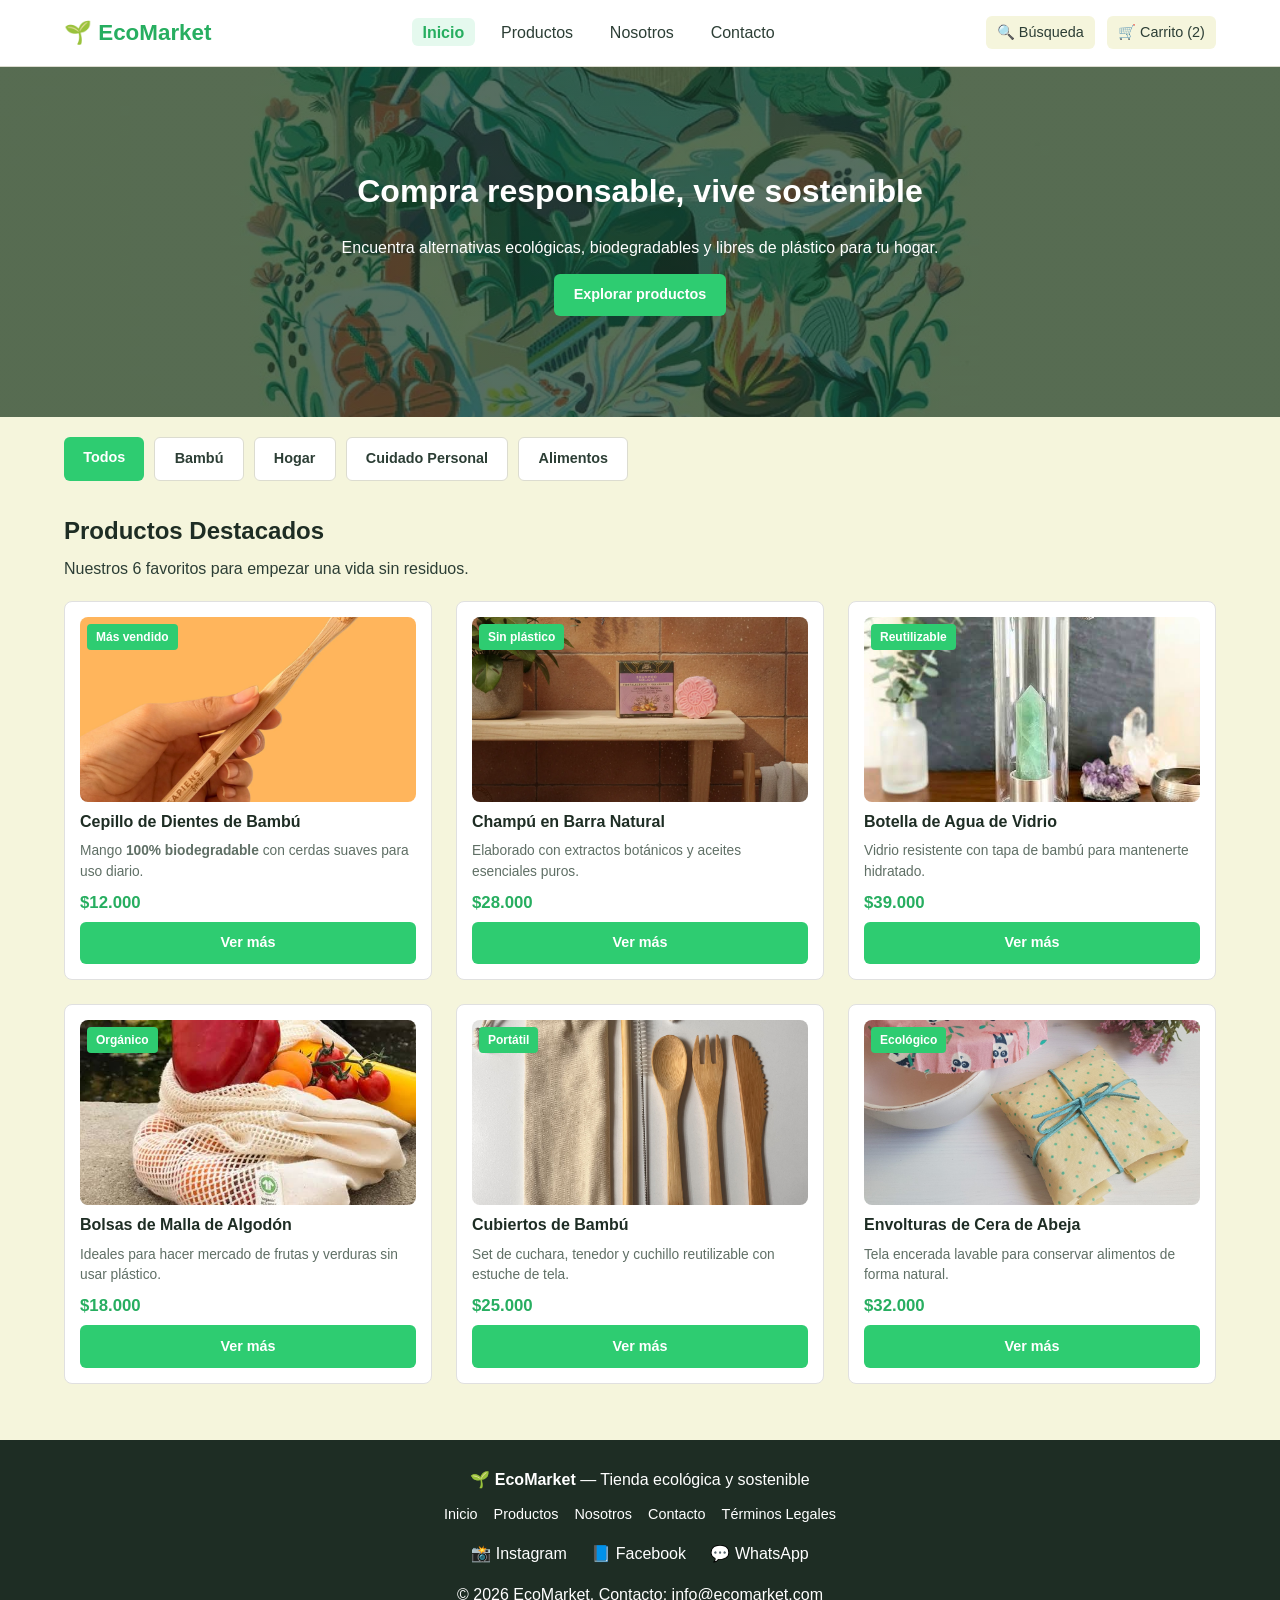
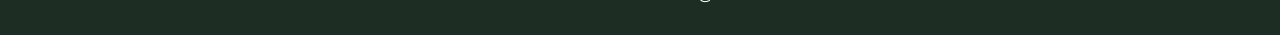
==== index.html @ 2eb40ab7 "feat: commit inicial del proyecto" ====
<!DOCTYPE html>
<html lang="es">
<head>
  <meta charset="UTF-8">
  <meta name="viewport" content="width=device-width, initial-scale=1.0">
  <title>EcoMarket | Compra responsable, vive sostenible</title>
  <meta name="description" content="Tienda en línea de productos ecológicos, reutilizables y sustentables para cuidar nuestro planeta.">
  <link rel="stylesheet" href="css/main.css">
  <link rel="stylesheet" href="css/layout.css">
  <link rel="stylesheet" href="css/components.css">
  <link rel="stylesheet" href="css/animations.css">
</head>
<body>
  <header class="header">
    <div class="contenedor header__contenedor">
      <a href="index.html" class="header__logo">🌱 EcoMarket</a>
      <nav class="header__nav" aria-label="Navegación principal">
        <ul class="header__lista">
          <li class="header__item"><a href="index.html" class="header__enlace header__enlace--activo">Inicio</a></li>
          <li class="header__item"><a href="views/productos.html" class="header__enlace">Productos</a></li>
          <li class="header__item"><a href="views/sobre-nosotros.html" class="header__enlace">Nosotros</a></li>
          <li class="header__item"><a href="views/contacto.html" class="header__enlace">Contacto</a></li>
        </ul>
      </nav>
      <div class="header__acciones">
        <a href="views/productos.html" class="header__icono">🔍 Búsqueda</a>
        <a href="views/productos.html" class="header__icono">🛒 Carrito (2)</a>
      </div>
    </div>
  </header>

  <main>
    <section class="hero">
      <div class="hero__caja">
        <h1>Compra responsable, vive sostenible</h1>
        <p>Encuentra alternativas ecológicas, biodegradables y libres de plástico para tu hogar.</p>
        <a href="views/productos.html" class="btn">Explorar productos</a>
      </div>
    </section>

    <div class="categorias contenedor">
      <a href="views/productos.html" class="btn">Todos</a>
      <a href="views/productos.html" class="btn btn--secundario">Bambú</a>
      <a href="views/productos.html" class="btn btn--secundario">Hogar</a>
      <a href="views/productos.html" class="btn btn--secundario">Cuidado Personal</a>
      <a href="views/productos.html" class="btn btn--secundario">Alimentos</a>
    </div>

    <section class="destacados contenedor">
      <div class="seccion-encabezado">
        <h2>Productos Destacados</h2>
        <p>Nuestros 6 favoritos para empezar una vida sin residuos.</p>
      </div>

      <div class="grid-productos">
        <article class="tarjeta">
          <span class="tarjeta__etiqueta">Más vendido</span>
          <img src="img/products/Cepillo de dientes de bambú.webp" alt="Cepillo de dientes de bambú" class="tarjeta__imagen">
          <div class="tarjeta__cuerpo">
            <h3 class="tarjeta__nombre">Cepillo de Dientes de Bambú</h3>
            <p class="tarjeta__descripcion">Mango <strong>100% biodegradable</strong> con cerdas suaves para uso diario.</p>
            <p class="tarjeta__precio-actual">$12.000</p>
            <a href="views/productos.html" class="btn">Ver más</a>
          </div>
        </article>

        <article class="tarjeta">
          <span class="tarjeta__etiqueta">Sin plástico</span>
          <img src="img/products/Champú en barra.webp" alt="Champú en barra natural" class="tarjeta__imagen">
          <div class="tarjeta__cuerpo">
            <h3 class="tarjeta__nombre">Champú en Barra Natural</h3>
            <p class="tarjeta__descripcion">Elaborado con extractos botánicos y aceites esenciales puros.</p>
            <p class="tarjeta__precio-actual">$28.000</p>
            <a href="views/productos.html" class="btn">Ver más</a>
          </div>
        </article>

        <article class="tarjeta">
          <span class="tarjeta__etiqueta">Reutilizable</span>
          <img src="img/products/Termo o botella de agua de vidrio.jpg" alt="Termo o botella de agua de vidrio" class="tarjeta__imagen">
          <div class="tarjeta__cuerpo">
            <h3 class="tarjeta__nombre">Botella de Agua de Vidrio</h3>
            <p class="tarjeta__descripcion">Vidrio resistente con tapa de bambú para mantenerte hidratado.</p>
            <p class="tarjeta__precio-actual">$39.000</p>
            <a href="views/productos.html" class="btn">Ver más</a>
          </div>
        </article>

        <article class="tarjeta">
          <span class="tarjeta__etiqueta">Orgánico</span>
          <img src="img/products/Bolsas de malla de algodón.jpg" alt="Bolsas de malla de algodón" class="tarjeta__imagen">
          <div class="tarjeta__cuerpo">
            <h3 class="tarjeta__nombre">Bolsas de Malla de Algodón</h3>
            <p class="tarjeta__descripcion">Ideales para hacer mercado de frutas y verduras sin usar plástico.</p>
            <p class="tarjeta__precio-actual">$18.000</p>
            <a href="views/productos.html" class="btn">Ver más</a>
          </div>
        </article>

        <article class="tarjeta">
          <span class="tarjeta__etiqueta">Portátil</span>
          <img src="img/products/Cubiertos de bambú para llevar.jpg" alt="Cubiertos de bambú para llevar" class="tarjeta__imagen">
          <div class="tarjeta__cuerpo">
            <h3 class="tarjeta__nombre">Cubiertos de Bambú</h3>
            <p class="tarjeta__descripcion">Set de cuchara, tenedor y cuchillo reutilizable con estuche de tela.</p>
            <p class="tarjeta__precio-actual">$25.000</p>
            <a href="views/productos.html" class="btn">Ver más</a>
          </div>
        </article>

        <article class="tarjeta">
          <span class="tarjeta__etiqueta">Ecológico</span>
          <img src="img/products/Envolturas de cera de abeja.jpg" alt="Envolturas de cera de abeja" class="tarjeta__imagen">
          <div class="tarjeta__cuerpo">
            <h3 class="tarjeta__nombre">Envolturas de Cera de Abeja</h3>
            <p class="tarjeta__descripcion">Tela encerada lavable para conservar alimentos de forma natural.</p>
            <p class="tarjeta__precio-actual">$32.000</p>
            <a href="views/productos.html" class="btn">Ver más</a>
          </div>
        </article>
      </div>
    </section>
  </main>

  <footer class="footer">
    <div class="contenedor footer__contenedor">
      <p><strong>🌱 EcoMarket</strong> — Tienda ecológica y sostenible</p>
      <ul class="footer__enlaces">
        <li><a href="index.html">Inicio</a></li>
        <li><a href="views/productos.html">Productos</a></li>
        <li><a href="views/sobre-nosotros.html">Nosotros</a></li>
        <li><a href="views/contacto.html">Contacto</a></li>
        <li><a href="views/sobre-nosotros.html">Términos Legales</a></li>
      </ul>
      <div>
        <a href="https://instagram.com" target="_blank" rel="noopener" class="icono-red">📸 Instagram</a>
        <a href="https://facebook.com" target="_blank" rel="noopener" class="icono-red">📘 Facebook</a>
        <a href="https://whatsapp.com" target="_blank" rel="noopener" class="icono-red">💬 WhatsApp</a>
      </div>
      <p>&copy; 2026 EcoMarket. Contacto: info@ecomarket.com</p>
    </div>
  </footer>
</body>
</html>
---- css/main.css ----
/* ==========================================================================
   main.css - Variables, Reseteo y Tipografia Base (EcoMarket)
   ========================================================================== */

/* Variables de color y tipografia (:root) */
:root {
  --color-primary: #2ecc71;
  --color-secondary: #27ae60;
  --color-bg: #f5f5dc;
  --color-white: #ffffff;
  --color-text: #2c3e35;
  --color-muted: #5f6f65;
  --color-border: #dcdcd0;
  --color-danger: #e74c3c;
  --color-warning: #e67e22;
  --font-base: sans-serif;
}

/* Reseteo basico universal */
*,
*::before,
*::after {
  margin: 0;
  padding: 0;
  box-sizing: border-box;
}

body {
  font-family: var(--font-base);
  background-color: var(--color-bg);
  color: var(--color-text);
  line-height: 1.5;
  min-height: 100vh;
  display: flex;
  flex-direction: column;
}

main {
  flex: 1;
}

a {
  text-decoration: none;
  color: inherit;
}

img {
  max-width: 100%;
  display: block;
}

h1,
h2,
h3,
h4 {
  margin-bottom: 0.5rem;
  color: #1e2d24;
}

abbr[title] {
  text-decoration: underline dotted var(--color-secondary);
  cursor: help;
}
---- css/layout.css ----
﻿/* ==========================================================================
   layout.css - Estructura, Header, Footer, Grids y Responsive Mobile First
   ========================================================================== */

/* Contenedor centralizado */
.contenedor {
  width: 90%;
  max-width: 1200px;
  margin: 0 auto;
}

/* Encabezado y Navegacion Compartida (BEM) */
.header {
  background-color: var(--color-white);
  border-bottom: 1px solid var(--color-border);
  padding: 1rem 0;
}

.header__contenedor {
  display: flex;
  flex-wrap: wrap;
  justify-content: space-between;
  align-items: center;
  gap: 1rem;
}

.header__logo {
  font-size: 1.4rem;
  font-weight: 700;
  color: var(--color-secondary);
}

.header__lista {
  list-style: none;
  display: flex;
  flex-wrap: wrap;
  gap: 1rem;
}

.header__enlace {
  padding: 0.35rem 0.65rem;
  border-radius: 6px;
}

.header__enlace:hover,
.header__enlace--activo {
  color: var(--color-secondary);
  background-color: rgba(46, 204, 113, 0.12);
  font-weight: 700;
}

.header__acciones {
  display: flex;
  gap: 0.75rem;
  align-items: center;
}

.header__icono {
  padding: 0.35rem 0.7rem;
  background-color: var(--color-bg);
  border-radius: 6px;
  font-size: 0.9rem;
}

/* Banner Hero (Home) con imagen fondo.webp */
.hero {
  background-image: linear-gradient(rgba(22, 55, 36, 0.72), rgba(22, 55, 36, 0.72)), url('../img/fondo.webp');
  background-size: cover;
  background-position: center;
  min-height: 350px;
  text-align: center;
  color: var(--color-white);
  display: flex;
  flex-direction: column;
  justify-content: center;
  align-items: center;
  padding: 2rem 1rem;
}

.hero__caja {
  max-width: 650px;
  display: flex;
  flex-direction: column;
  align-items: center;
  gap: 0.85rem;
}

.hero h1 {
  color: var(--color-white);
  font-size: 2rem;
}

.categorias {
  display: flex;
  overflow-x: auto;
  gap: 10px;
  padding: 1.25rem 0 0.5rem;
}

section {
  padding: 1.5rem 0;
}

.seccion-encabezado {
  margin-bottom: 1.25rem;
}

.subtitulo-seccion {
  margin: 1.5rem 0 1rem;
}

/* Grid de Productos Destacados en Home */
.grid-productos {
  display: grid;
  grid-template-columns: repeat(2, 1fr);
  gap: 15px;
}

/* Layout del Catalogo */
.catalogo {
  padding: 1.5rem 0 2.5rem;
}

.catalogo__barra-superior {
  display: flex;
  flex-direction: column;
  gap: 1rem;
  margin-bottom: 1.5rem;
}

.catalogo__layout {
  display: grid;
  grid-template-columns: 1fr;
  gap: 1.5rem;
  align-items: start;
}

/* Sidebar de Filtros (BEM) */
.filtros {
  background-color: var(--color-white);
  padding: 1.25rem;
  border-radius: 8px;
  border: 1px solid var(--color-border);
}

.filtros hr {
  border: none;
  border-top: 1px solid var(--color-border);
  margin: 1rem 0;
}

.filtros__grupo {
  margin-bottom: 0.5rem;
}

.filtros__titulo {
  font-size: 1rem;
  margin-bottom: 0.6rem;
}

.filtros__lista {
  list-style: none;
  display: flex;
  flex-direction: column;
  gap: 0.45rem;
}

.filtros__etiqueta {
  display: flex;
  align-items: center;
  gap: 0.5rem;
  cursor: pointer;
  font-size: 0.92rem;
}

.filtros__rango {
  width: 100%;
  accent-color: var(--color-secondary);
}

.filtros__valor {
  font-size: 0.85rem;
  color: var(--color-muted);
}

/* Grid del Catalogo - Base Movil 360px (1 columna) */
.catalogo__grid {
  display: grid;
  grid-template-columns: 1fr;
  gap: 1.5rem;
}

/* Secciones de Sobre Nosotros */
.historia {
  background-color: var(--color-white);
  padding: 1.5rem;
  border-radius: 10px;
  border: 1px solid var(--color-border);
  display: flex;
  flex-direction: column;
  gap: 1.5rem;
  align-items: center;
}

.historia__texto {
  display: flex;
  flex-direction: column;
  gap: 0.8rem;
  align-items: flex-start;
}

.valores {
  list-style: none;
  display: flex;
  flex-wrap: wrap;
  gap: 15px;
  margin: 1rem 0;
}

.valores li {
  flex: 1 1 220px;
  background: var(--color-white);
  padding: 1rem;
  border-radius: 8px;
  border: 1px solid var(--color-border);
}

.carrusel {
  display: flex;
  overflow-x: auto;
  gap: 15px;
  padding-bottom: 10px;
}

.carrusel .tarjeta {
  min-width: 260px;
  flex: 1;
}

/* Seccion Contacto */
.contacto-grid {
  display: grid;
  grid-template-columns: 1fr;
  gap: 1.5rem;
}

.form-contacto,
.ubicacion {
  background-color: var(--color-white);
  padding: 1.5rem;
  border-radius: 10px;
  border: 1px solid var(--color-border);
}

.form-contacto label {
  display: block;
  font-weight: 600;
  margin-bottom: 0.3rem;
}

form input,
form textarea {
  width: 100%;
  padding: 10px;
  margin-bottom: 12px;
  border-radius: 6px;
  border: 1px solid var(--color-border);
  font-family: inherit;
}

/* Pie de Pagina Compartido */
.footer {
  background-color: #1e2d24;
  color: var(--color-white);
  text-align: center;
  padding: 1.75rem 1rem;
  margin-top: 2rem;
}

.footer__contenedor {
  display: flex;
  flex-direction: column;
  gap: 0.75rem;
  align-items: center;
}

.footer__enlaces {
  list-style: none;
  display: flex;
  flex-wrap: wrap;
  gap: 1rem;
  justify-content: center;
  font-size: 0.9rem;
}

/* Media Queries Responsive: Tablet (>= 600px) */
@media (min-width: 600px) {
  .catalogo__barra-superior {
    flex-direction: row;
    justify-content: space-between;
    align-items: center;
  }

  .catalogo__grid {
    grid-template-columns: repeat(2, 1fr);
  }
}

/* Media Queries Responsive: Desktop (>= 1024px) */
@media (min-width: 1024px) {
  .grid-productos {
    grid-template-columns: repeat(3, 1fr);
    gap: 1.5rem;
  }

  .catalogo__layout {
    grid-template-columns: 1fr;
  }

  .filtros {
    position: sticky;
    top: 20px;
  }

  .catalogo__grid {
    grid-template-columns: repeat(4, 1fr);
  }

  .historia {
    flex-direction: row;
  }

  .contacto-grid {
    grid-template-columns: 1fr 1fr;
  }
}
---- css/components.css ----
/* ==========================================================================
   components.css - Tarjetas, Botones, Badges, Inputs y Estados
   ========================================================================== */

/* Boton Base (BEM: .btn) */
.btn {
  display: inline-block;
  padding: 0.65rem 1.2rem;
  border-radius: 6px;
  background-color: var(--color-primary);
  color: var(--color-white);
  border: none;
  font-weight: 600;
  font-size: 0.9rem;
  cursor: pointer;
  text-align: center;
  transition: background-color 0.3s ease, transform 0.2s ease;
}

.btn:hover:not([disabled]) {
  background-color: var(--color-secondary);
}

.btn--secundario {
  background-color: var(--color-white);
  color: var(--color-text);
  border: 1px solid var(--color-border);
}

.btn--secundario:hover {
  background-color: var(--color-secondary);
  color: var(--color-white);
}

/* Boton Deshabilitado con Selector de Atributo */
.btn[disabled],
button[disabled] {
  background-color: #95a5a6;
  color: #ecf0f1;
  cursor: not-allowed;
  transform: none;
}

/* Buscador con :focus-visible */
.buscador {
  width: 100%;
  max-width: 360px;
}

input[type="search"],
.buscador__input {
  width: 100%;
  padding: 0.65rem 1rem;
  margin-bottom: 0;
  border: 2px solid var(--color-border);
  border-radius: 8px;
  background-color: var(--color-white);
  font-size: 0.95rem;
  transition: border-color 0.25s ease, box-shadow 0.25s ease;
}

input[type="search"]:focus-visible,
.buscador__input:focus-visible,
a:focus-visible,
button:focus-visible {
  outline: none;
  border-color: var(--color-secondary);
  box-shadow: 0 0 0 3px rgba(46, 204, 113, 0.25);
}

/* Tarjeta de Producto (BEM: .tarjeta) */
.tarjeta {
  position: relative;
  background-color: var(--color-white);
  padding: 15px;
  border: 1px solid #e0e0e0;
  border-radius: 8px;
  display: flex;
  flex-direction: column;
  gap: 0.5rem;
  transition: transform 0.3s ease, box-shadow 0.3s ease;
}

.tarjeta > .tarjeta__imagen,
.tarjeta > img {
  width: 100%;
  height: 185px;
  object-fit: cover;
  border-radius: 8px;
  background-color: #f4f7f4;
}

.tarjeta > .tarjeta__cuerpo {
  display: flex;
  flex-direction: column;
  flex: 1;
  gap: 0.45rem;
}

/* Efecto hover suave con :not() excluyendo productos agotados */
.tarjeta:not(.tarjeta--agotado):hover {
  transform: translateY(-5px);
  box-shadow: 0 8px 18px rgba(0, 0, 0, 0.09);
}

/* Tarjeta Agotada */
.tarjeta--agotado {
  opacity: 0.6;
}

.tarjeta__nombre {
  font-size: 1rem;
  margin-bottom: 0;
}

.tarjeta__descripcion {
  font-size: 0.86rem;
  color: var(--color-muted);
}

.tarjeta__precios {
  display: flex;
  align-items: center;
  gap: 0.5rem;
  margin-top: auto;
  padding-top: 0.25rem;
}

.tarjeta__precio-actual,
.precio {
  font-weight: 700;
  font-size: 1.05rem;
  color: var(--color-secondary);
  margin-top: auto;
}

.tarjeta--descuento .tarjeta__precio-actual {
  color: #d35400;
}

.tarjeta__precio-anterior {
  font-size: 0.85rem;
  color: #888888;
}

/* Badges Superpuestos */
.tarjeta__etiqueta,
.etiqueta-eco {
  position: absolute;
  top: 22px;
  left: 22px;
  background-color: var(--color-primary);
  color: var(--color-white);
  padding: 4px 9px;
  border-radius: 4px;
  font-size: 0.75rem;
  font-weight: 700;
  z-index: 2;
}

.tarjeta__etiqueta--oferta {
  background-color: var(--color-warning);
}

.tarjeta__etiqueta--agotado {
  background-color: #7f8c8d;
}

/* Boton Favoritos 100% CSS con Hermano Adyacente (+) y :checked */
.tarjeta__fav-check,
.fav-checkbox {
  display: none;
}

.tarjeta__fav-label,
.fav-label {
  position: absolute;
  top: 20px;
  right: 20px;
  width: 32px;
  height: 32px;
  border-radius: 50%;
  background-color: var(--color-white);
  display: flex;
  align-items: center;
  justify-content: center;
  cursor: pointer;
  color: #cccccc;
  font-size: 1.25rem;
  z-index: 2;
  box-shadow: 0 2px 5px rgba(0, 0, 0, 0.12);
  transition: color 0.3s ease, transform 0.2s ease;
  user-select: none;
}

.tarjeta__fav-label:hover,
.fav-label:hover {
  transform: scale(1.1);
}

.tarjeta__fav-check:checked + .tarjeta__fav-label,
.fav-checkbox:checked + .fav-label {
  color: var(--color-danger);
}

/* Paginacion Visual */
.paginacion {
  margin-top: 2rem;
  display: flex;
  flex-wrap: wrap;
  gap: 0.5rem;
  justify-content: center;
  align-items: center;
}

.paginacion__enlace {
  padding: 0.5rem 0.9rem;
  border-radius: 6px;
  background-color: var(--color-white);
  border: 1px solid var(--color-border);
  font-weight: 600;
  font-size: 0.9rem;
  transition: background-color 0.25s ease, color 0.25s ease;
}

.paginacion__enlace:hover,
.paginacion__enlace--activo {
  background-color: var(--color-secondary);
  color: var(--color-white);
  border-color: var(--color-secondary);
}

/* Validacion Visual de Formularios sin JavaScript */
input:required:invalid,
textarea:required:invalid {
  border: 2px solid var(--color-danger);
}

input:required:valid,
textarea:required:valid {
  border: 2px solid var(--color-primary);
}

.img-historia,
.img-mapa {
  width: 100%;
  max-width: 480px;
  border-radius: 8px;
  margin: 0.5rem 0;
}

.tarjeta img.avatar-cliente,
.carrusel .tarjeta img {
  width: 75px;
  height: 75px;
  object-fit: contain;
  border-radius: 50%;
  background-color: var(--color-bg);
  padding: 6px;
}

.icono-red {
  display: inline-block;
  margin: 5px 10px;
  color: var(--color-white);
  transition: transform 0.3s ease;
}

.icono-red:hover {
  transform: scale(1.1);
}
---- css/animations.css ----
/* ==========================================================================
   animations.css - Keyframes e interactividad visual CSS
   ========================================================================== */

/* Animacion sutil de pulso para badges de ¡Oferta! */
@keyframes pulsoOferta {
  0%,
  100% {
    transform: scale(1);
  }
  50% {
    transform: scale(1.08);
  }
}

.tarjeta__etiqueta--oferta {
  animation: pulsoOferta 1.8s infinite ease-in-out;
}

/* Pausar animacion al pasar el cursor sobre la tarjeta */
.tarjeta:hover .tarjeta__etiqueta--oferta {
  animation-play-state: paused;
}
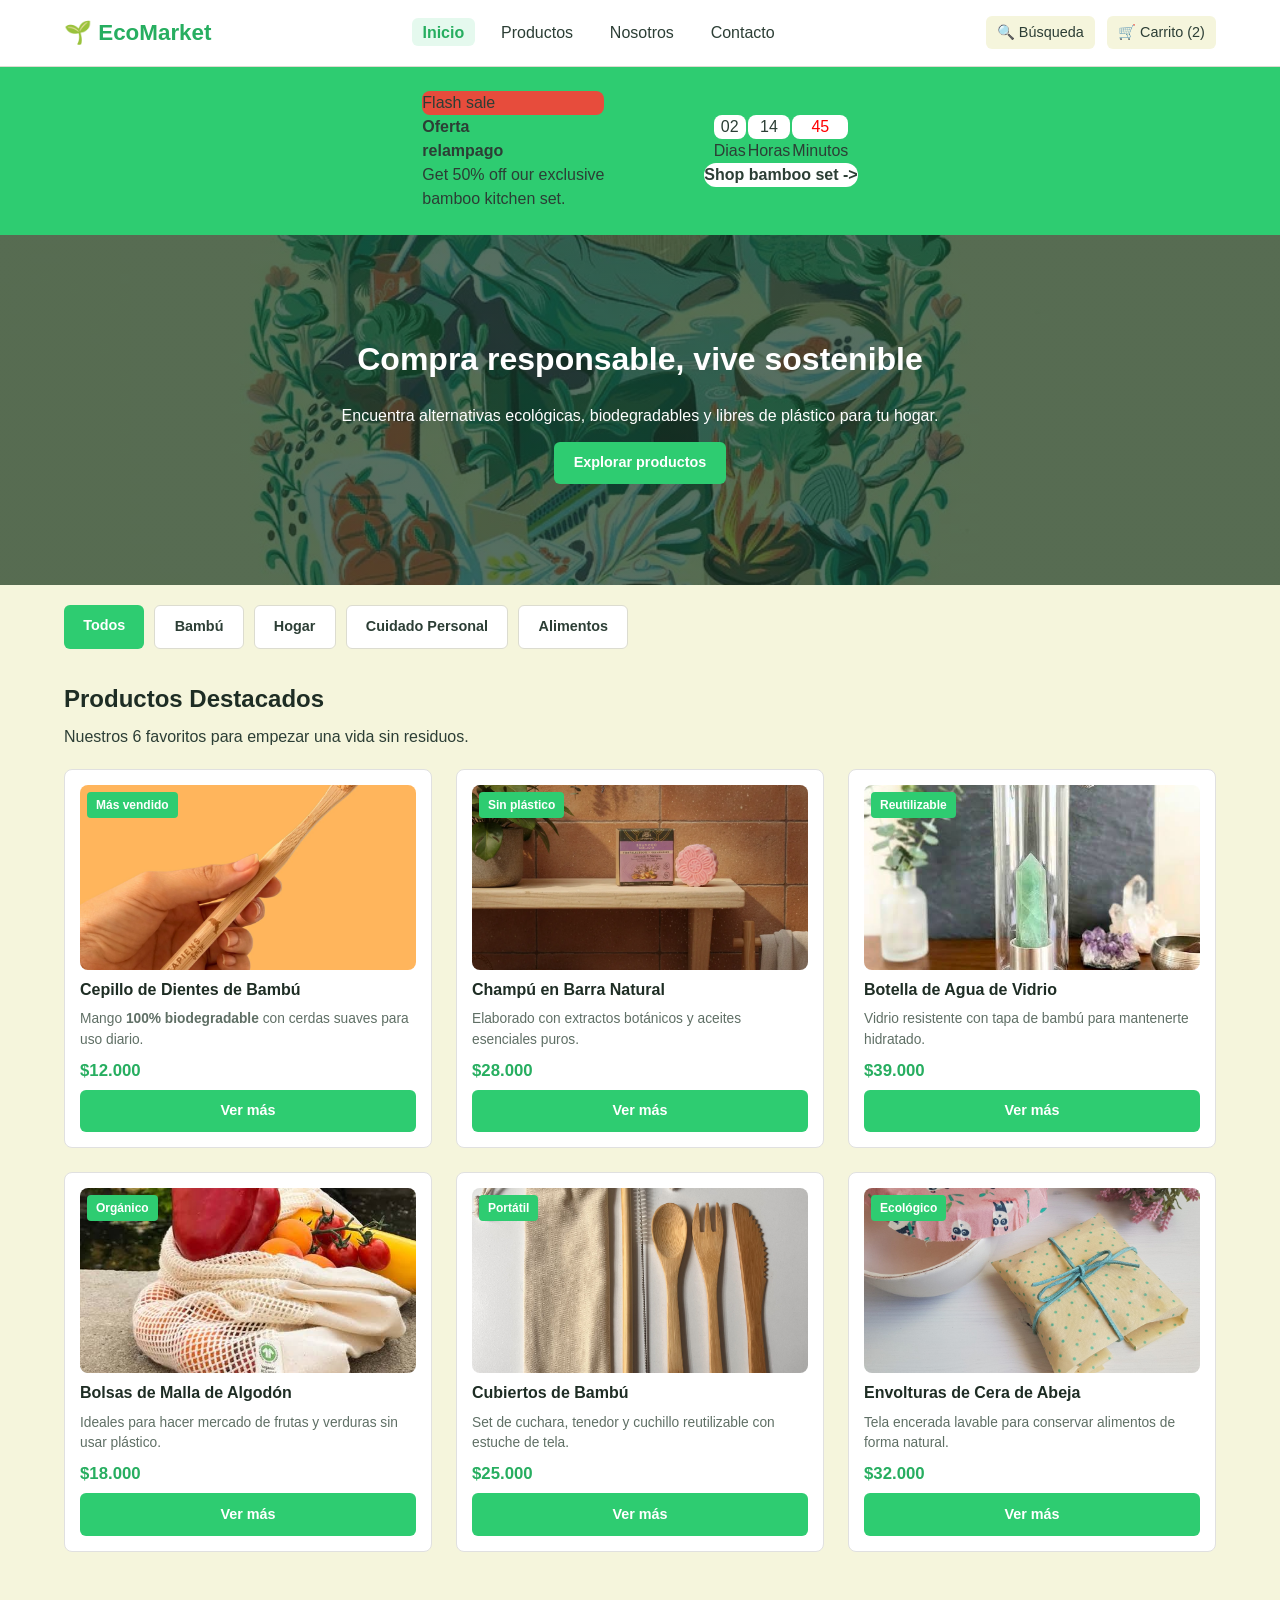
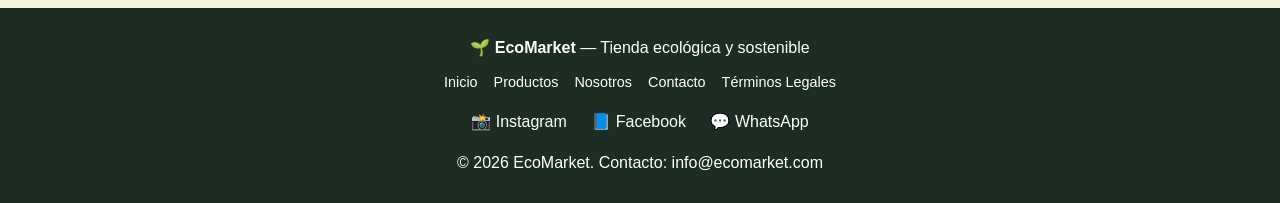
==== commit dceaa024: "entrega" ====
--- a/index.html
+++ b/index.html
@@ -28,6 +28,35 @@
       </div>
     </div>
   </header>
+<section class="parcial">
+  <div class="bloque1parcial">
+    <p class="flash">  Flash sale</p>
+    <p> <b>Oferta <br> relampago</b>  </p>
+    <p> Get 50% off our exclusive <br> bamboo kitchen set.</p>
+  </div>
+  <div>
+    <div>
+<div class="numerosparcial">
+  <div>
+    <p class="borden">02</p>
+    <p>Dias</p>
+  </div>
+  <div>
+    <p class="borden">14</p>
+    <p>Horas</p>
+  </div>
+  <div>
+    <p class="minutopar">45</p>
+    <p>Minutos</p>
+  </div>
+
+</div>
+    </div>
+  <div>
+    <p class="shop"><b>Shop bamboo set -></b></p>
+  </div>
+  </div>
+</section>
 
   <main>
     <section class="hero">
--- a/css/main.css
+++ b/css/main.css
@@ -61,3 +61,47 @@
   text-decoration: underline dotted var(--color-secondary);
   cursor: help;
 }
+
+.parcial{
+display: flex;
+justify-content: center;
+align-items: center;
+gap: 100px;
+background-color: #2ecc71;
+box-shadow: #2c5c3f;
+}
+
+.numerosparcial{
+  display: flex;
+  justify-content: center;
+  align-items: center;
+  gap: 2px;
+}
+
+.bloque1parcial{
+  gap: 50px;
+}
+
+.minutopar{
+  color: red;
+  background-color: white;
+  border-radius: 8px;
+  text-align: center;
+}
+
+.flash{
+  background-color: #e74c3c;
+  border-radius: 8px;
+}
+
+.borden{
+  background-color: white;
+  border-radius: 8px;
+  text-align: center
+}
+
+.shop{
+    background-color: white;
+  border-radius: 8cap;
+  text-align: center
+}
--- a/css/animations.css
+++ b/css/animations.css
@@ -1,5 +1,5 @@
 /* ==========================================================================
-   animations.css - Keyframes e interactividad visual CSS
+  animations.css - Keyframes e interactividad visual CSS
    ========================================================================== */
 
 /* Animacion sutil de pulso para badges de ¡Oferta! */
